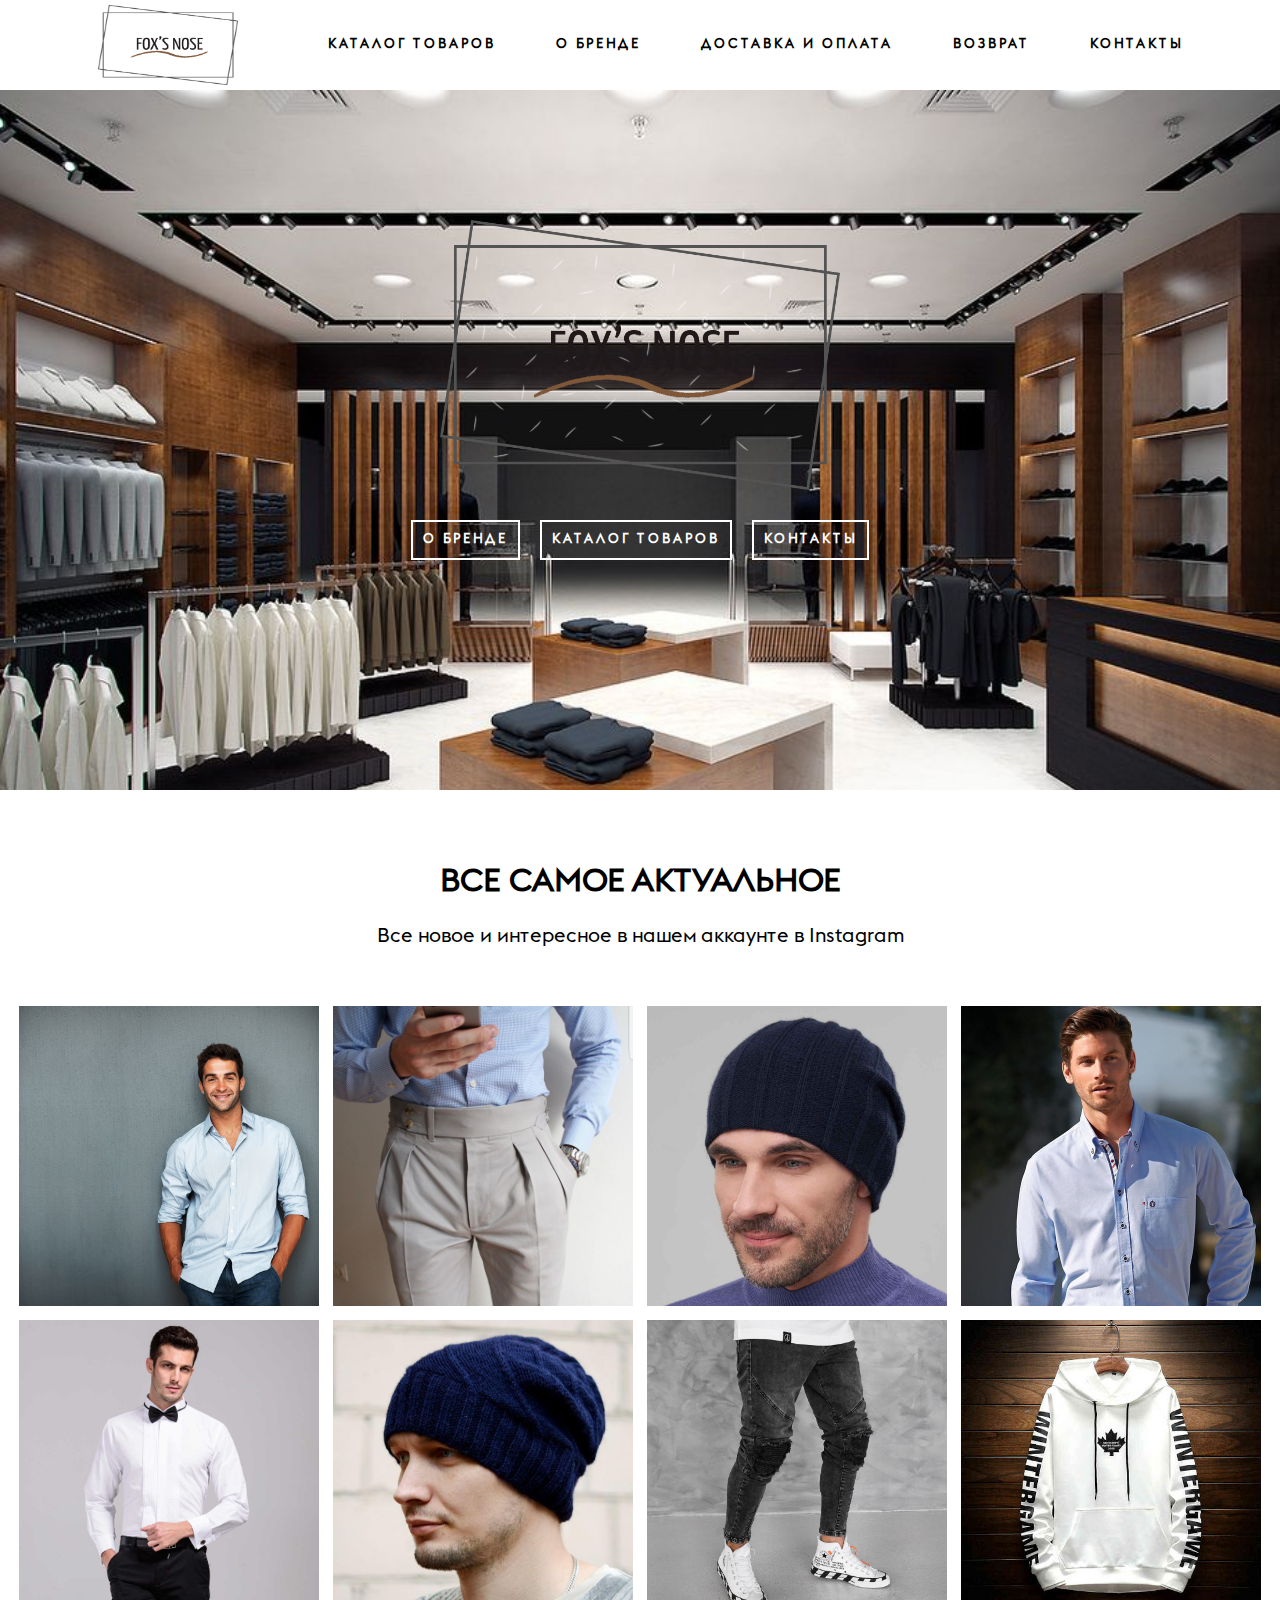
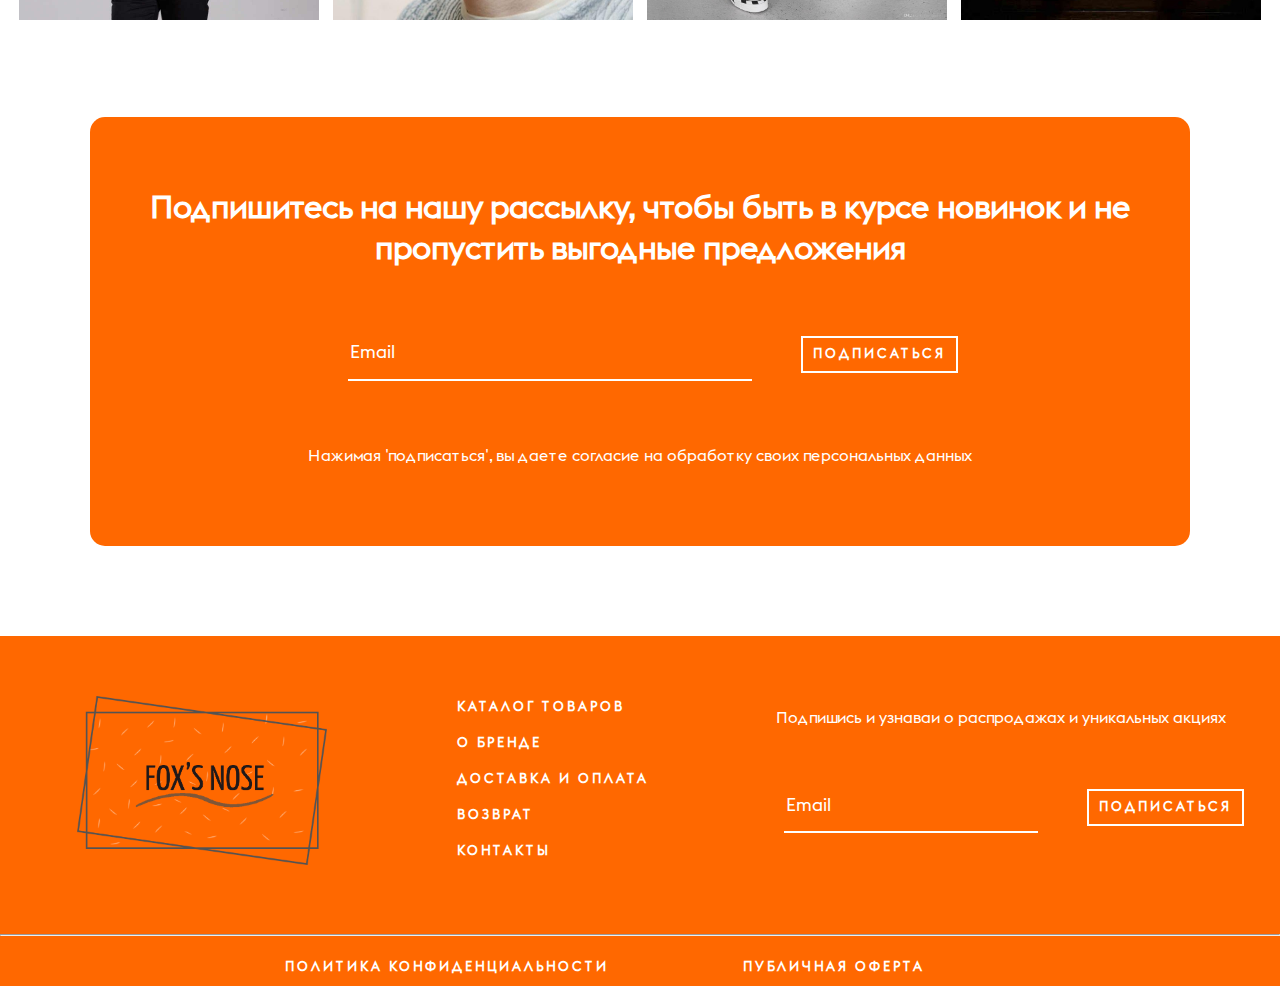
==== index.html @ b3cc8e45 "Add files via upload" ====
<!DOCTYPE html>

<html lang="ru">

    <head>
        <meta charset="UTF-8">
        <meta name="viewport" content="width=device-width, initial-scale=1.0">
        <meta name="viewport" content="width = device-width, initial-scale = 1">
        <meta name="description" content="Это просто тестовове описание для проверки">
        <meta name="keywords" content="Test, Site, Просто слова">

        <link rel="shortcut icon" type="image x-icon" href="Img/ico.ico"> <!-- Подключение иконки -->
        <!-- Подключение Иконочного шрифта -->
        <link rel="stylesheet" href="https://pro.fontawesome.com/releases/v5.10.0/css/all.css">
        <!-- Подключение jQuery -->
        <script src="https://ajax.googleapis.com/ajax/libs/jquery/3.5.1/jquery.min.js"></script> 
        <link rel="stylesheet" href="Style.css">

        <title>Главная</title>
    </head>

    <body>
        <div class="screen">
            <div class="wrapper">
                <div class="menu">
                    <a href="" class="menu-btn"><span></span></a>
                    <nav class="menu-list">
                    <!-- Разкоментируй строчку ниже, чтобы появился значок стрелочки вниз, если будешь делать выпадающее меню (Для Бокового меню) -->
                    <a href="Shop.html">Каталог Товаров <!-- <i class="fas fa-sort-down"></i> --></a>
                    <a href="About.html">О Бренде</a>
                    <a href="DelAndPay.html">Доставка и Оплата</a>
                    <a href="Return.html">Возврат</a>
                    <a href="Contacts.html">Контакты</a>
                    </nav>
                </div>
                <div class="content cont">
                    <nav class="header">
                        <a href="Index.html"><img src="/Img/logo.png"></a>
                        <!-- Аналогично и для меню для ПК -->
                        <a href="Shop.html">Каталог Товаров<!-- <i class="fas fa-sort-down"></i> --></a>
                        <a href="About.html">О Бренде</a>
                        <a href="DelAndPay.html">Доставка и Оплата</a>
                        <a href="Return.html">Возврат</a>
                        <a href="Contacts.html">Контакты</a>
                    </nav>
                    <div class="largeimg">
                        <img src="/Img/logo.png">
                        <div class="btn">
                            <a href="About.html">О Бренде</a>
                            <a href="Shop.html">Каталог Товаров</a>
                            <a href="Contacts.html">Контакты</a>
                        </div>
                    </div>
                    <div class="act">
                        <h1>ВСЕ САМОЕ АКТУАЛЬНОЕ</h1>
                        <p>Все новое и интересное в нашем аккаунте в Instagram</p>
                    </div>
                    <div class="cards">
                        <div class="card">
                            <img src="Img/1.jpg">
                            <p>Стильные рубашки для повседневной работы. Украшение для каждого мужчины!<br><br>Подробнее:<br><a href="/"><i
                                        class="fab fa-instagram"></i></a></p>
                        </div>
                        <div class="card">
                            <img src="Img/3.jpg">
                            <p>Модные брюки всегда были эталоном элегантности для всех мужчин! <br><br>Подробнее:<br><a href="/"><i
                                        class="fab fa-instagram"></i></a></p>
                        </div>
                        <div class="card">
                            <img src="Img/6.jpg">
                            <p>Современные шапки на любой вкус и цвет. Огромный и не простой выбор для каждого...<br><br>Подробнее:<br><a
                                    href="/"><i class="fab fa-instagram"></i></a></p>
                        </div>
                        <div class="card">
                            <img src="Img/8.jpg">
                            <p>Стильные рубашки для повседневной работы. Украшение для каждого мужчины!<br><br>Подробнее:<br><a href="/"><i
                                        class="fab fa-instagram"></i></a></p>
                        </div>
                        <div class="card">
                            <img src="Img/2.jpg">
                            <p>Стильные рубашки для повседневной работы. Украшение для каждого мужчины!<br><br>Подробнее:<br><a href="/"><i
                                        class="fab fa-instagram"></i></a></p>
                        </div>
                        <div class="card">
                            <img src="Img/7.jpg">
                            <p>Современные шапки на любой вкус и цвет. Огромный и не простой выбор для каждого...<br><br>Подробнее:<br><a
                                    href="/"><i class="fab fa-instagram"></i></a></p>
                        </div>
                        <div class="card">
                            <img src="Img/4.jpg">
                            <p>Удобные и не броские, джинсы и по сей день остаются самыми актуальными. Выбери свои! <br><br>Подробнее:<br><a
                                    href="/"><i class="fab fa-instagram"></i></a></p>
                        </div>
                        <div class="card">
                            <img src="Img/5.jpg">
                            <p>Самые красивые и плотные толстовки. Созданы для максимального комфорта!<br><br>Подробнее:<br><a href="/"><i
                                        class="fab fa-instagram"></i></a></p>
                        </div>
                    </div>
                    <div class="follow-section">
                        <div class="follow">
                            <h1>Подпишитесь на нашу рассылку, чтобы быть в курсе новинок и не пропустить выгодные предложения</h1>
                            <input type="email" placeholder="Email">
                            <a href="#"> Подписаться</a>
                            <p>Нажимая 'подписаться', вы даете согласие на обработку своих персональных данных</p>
                        </div>
                    </div>
                    </div>
                    <footer class="footer">
                        <div class="logo-foot"><img src="Img/logo.png"></div>
                        <div class="list">
                            <a href="Shop.html">Каталог Товаров</a><br>
                            <a href="About.html">О Бренде</a><br>
                            <a href="DelAndPay.html">Доставка и Оплата</a><br>
                            <a href="Return.html">Возврат</a><br>
                            <a href="Contacts.html">Контакты</a>
                        </div>
                        <div class="follow-foot">
                            <p>Подпишись и узнавай о распродажах и уникальных акциях</p>
                            <div>
                                <input type="email" placeholder="Email">
                                <a href="#"> Подписаться</a>
                            </div>
                        </div>
                        <hr>
                        <div class="off">
                            <a>Политика конфиденциальности</a>
                            <a>Публичная оферта</a>
                        </div>
                    </footer>
                </div>
            </div>
        </div>
        <script src="Main.js"></script>
    </body>

</html>
---- Style.css ----
/*
    Сводка почти всех присутствующих классов:
    - .screen и .wrapper можешь не трогать. Они отвечают для работу бокового меню, +, воозможно, заработает прибивка футера, можно будет пробовать.
    - .header, как ты понимаешь, содержит все стили для шапки сайта для Компьютерного вида, без бокового меню.

    - .menu, .menu-activ, .content, .cont и .menu-btnб отвечают за анимацию кнопки и выдвижение меню, в тоерии не важно, лучше не меняй. чтобы ничего не сломалось... Класс menu-btn - отрисовка анимации самой кнопки.
    - .menu-list содержит стили для ссылок в боковом меню.

    - .largeimg отвечает за большую картинку на главной странице. Теперь немного сложностей, советую поменять названия:
        - Класс .lg отвечает за большую картинку на странице "О Бренде".
        - Класс .lgdap отвечает за большую картинку на странице "Доставка и Оплата" 9по сокращениям).
        - Класс .lgret отвечает за большую картинку на странице "Возврат".
        - Класс .lgcont отвечает за большую картинку на странице "Контакты".
    - Класс .btn отвечает за 3 кнопки, которые находятся на этой большой картинке на главной странице.

    - Классы .products и .product отвечают за стили карточек на странице "Каталог Издений".
    - Класс .inf отвечает за стили для кнопки "Купить" и про цену.
    - .act содержит блок с 2-мя строчками про то, чтобы подписывались в инстгарам и т.д.
    - Классы .cards и .card отвечают за те 8 карточек на главной странице. .cards для всех карточек, а .card для каждой отдельно.
    - .follow-section просто родительский класс, его можешть не менять.
    - .follow содержит стили для раздела, где можно реализуется подписка на рассылку.

    - Класс .ab отвечает за стили текста на страницах от "О Бренде" до "Контакты".
    - .pp не трогай, он содержит в себе стили для создания 3-х блоков на странице с оплатой.

    - Класс .footer, логично, содержит стили для подвала страницы, если хочешь что-то поменять, то меняй лучше вложенные в него блоки, сам класс footer является родительским.
    - .logo-foot, .list и .follow-foot отвечают за содержимое футера.
        - .logo-foot за стили логотипа.
        - .list за ссылки.
        - .follow-foot за окно "подписаться", но уже в футере.
    - Класс .off отвечает за стили 2-х ссылок в самом низу страницы, где про конфиденциальнсть и оферту.
*/

/* Подключаю скаченные шрифты */
@font-face {
    font-family: "Euclid Flex Trial";
    src: url(Fonts/Euclid-Flex-Trial.ttf);
}

body, html {
    margin: 0; padding: 0;
    box-sizing: border-box; /* Корректная отрисовка границ */
    width: 100%; height: 100%;
    font-family: "Euclid Flex Trial", sans-serif;
}

/* Стили для иконочного шрифта */
i {
    vertical-align: middle;
    margin-bottom: 8px;
}

a {
    text-decoration: none;
    margin: 0 30px 0 30px;
    font-weight: bold;
    color: #000;
    letter-spacing: 3px;
    font-size: small;
    /* Тут задаётся плавность анимация для ссылок и кнопок. */
    transition: all 500ms cubic-bezier(0.785, 0.135, 0.150, 0.860); /* При наведении */
    transition-timing-function: cubic-bezier(0.785, 0.135, 0.150, 0.860); /* При отведении курсора */
}

a:hover {
    color: #FF6800;
}

/* Скрытваю изначально Боковое меню */
.menu {
    display: none;
}

/*  Адаптивность для Планшетов*/
@media (max-width: 1239px) {

    .wrapper {
        position: relative;
        overflow-x: hidden;
    }

    /* откоючаю отображение меню для ПК */
    .header {
        display: none !important;
    }

    .largeimg {
        height: 100vh !important;
    }

    /* Тут содержатся стили для бокового меню, можешь поменять цвета и т.д. */
    .menu {
        position: fixed;
        right: 0;top: 0;
        z-index: 9;
        width: 40%;
        height: 100vh;
        display: flex; /* для всего сайта использлвал адаптивную технологию Flexbox */
        align-items: center; /* Центрирование по ширине */
        justify-content: center; /* Центрирование по высоте (или наоборот) */
        background-color: #fff;
        transition: 0.5s; /* Время, за которое появляется Боковое меню */
        transform: translateX(100%);
    }

    /* Анимация меню */
    .menu-active {
        transform: translateX(0%);
    }

    /* Стили для ссылок в боковом меню */
    .menu-list {
        display: flex;
        justify-content: space-around;

        height: 50%;
        flex-direction: column;
    }

    .menu-list a {
        text-decoration: none; /* Отключение подчёркивания у ссылок */
        text-transform: uppercase; /* Стиль, чтобы все буквы были заглавными */
    }

    /* Тут просходит отрисовка самой кнопкиБ можешь поменять форму, убрать тени, переместить её куда угодно */
    .menu-btn {
        width: 50px; /* Размер кнопки */
        height: 50px;
        background-color: rgb(255, 255, 255); /* Цвет фона */
        position: absolute; /* Абсолютное позиционирование говорит, что объект не зависит от блока и может перемещаться по всему экрану */
        border-radius: 50%;
        left: -100px; /* Положение в замисимости от бового меню */
        top: 10px;
        box-shadow: 0 0px 17px 0.5px black;
    }

    /* Отрисовка линий на самой кнопки с помощью псевдоэлементов*/
    .menu-btn span,
    .menu-btn span::before,
    .menu-btn span::after {
        position: absolute;
        top: 50%; margin-top: -1px;
        left: 50%; margin-left: -10px;
        width: 20px;
        height: 2px;
        background-color: #222;
    }

    .menu-btn span::before,
    .menu-btn span::after {
        content: '';
        display: block;
        transition: 0.5s;
    }

    /* Добавление анимаций при нажатии */
    .menu-btn span::before {transform: translateY(-5px);}
    .menu-btn span::after {transform: translateY(5px);}

    .menu-btn-active span:before {transform: rotate(-45deg);}
    .menu-btn-active span:after {transform: rotate(45deg);}
    .menu-btn-active span {height: 0px;}

    .content {
        transition: 0.5s;
        position: relative;
        z-index: 0;
    }

    /* Фильтр, котоый должен засветлять весь контент. когда меню открыто, но он не работает по непонятной причине */
    .content-active {filter: opacity(50%);}

    /* Занимаемая площать при выдвижении меню в процентах от ширины экрана */
    .content-active {transform: translateX(30%);}

    footer {
        height: 500px !important;
    }

    .off a{
        margin: 10px 40px 0 0 !important;
        display: flex !important;
        justify-content: center !important;
        text-align: center !important;
    }
}

/* Адаптивность для Телефонов */
@media (max-width: 720px) {

    .largeimg {
        flex-direction: column !important;
        height: 100vh !important; /* Картинка будет на высоту всего экрана */
    }

    .largeimg img {
        width: 300px !important;
    }

    .btn {
        flex-direction: column !important;
        margin: 5px !important;
    }

    .act {
        display: flex;
        text-align: center;
    }

    .follow-section {
        margin: 0 !important;
        width: 100% !important;
        font-size: smaller !important;
    }

    /* Стили для поля ввода */
    .follow input, .follow-foot input {
        width: 300px !important;
        margin: 15px !important;
        height: 20px !important;
        border-bottom: 2px solid #fff;
        background-color: transparent;
        border-top: none; border-left: none; border-right: none;
        font-family: "Euclid Flex Trial", sans-serif;
        font-size: small !important;
        outline: none;
        color: #fff;
    }

    .menu {
        width: 50% !important; /*  Тут можешь указать сколько будет занимать ширина Бокового меню для телефонов */
    }

    /* Классы ниже лушче не трогать, долго репетировал, там всё как надо... */
    footer {
        width: 100% !important;
        height: 750px !important;
        flex-direction: column !important;
        align-items: center !important;
    }

    .logo-foot img {
        width: 100% !important;
        width: 250px !important;
        height: auto;
        margin-right: 0px !important;
    }

    .list a {
        color: #fff;
        text-align: center !important;
        margin-left: 50px;
    }

    .follow-foot {
        flex-direction: column;
        text-align: center !important;
        margin: 30px 0 30px 0 !important;
        align-items: center !important;
        justify-content: center !important;
        width: 100%;
        margin-right: 50px !important;
    }

    .follow-foot input {
        width: 300px !important;
        align-items: center !important;
    }
    
    .list {
        margin-bottom: 10px;
    }

    hr {
        width: 100% !important;
        margin-right: 50px !important;
    }

    .off a {

        margin: 10px 40px 10px 0 !important;
        display: flex !important;
        justify-content: center !important;
    }
}

/* Стили для шапки сайта */
.header {
    width: 100%;
    height: 90px;
    background-color: #fff;
    text-transform: uppercase;
    display: flex;
    flex-direction: row; /* Все объекты будут расположены в строчку */
    justify-content: center;
    align-items: center;
}

/* Стили для Логотипа на шапке */
.header img {
    margin-right: 30px;
    width: 140px;
    height: 80px;
    display: flex;
}

/* Тут идут стили для всех больших каринок на всех стрницах */
.largeimg {
    width: 100%;
    height: 700px; /* Высота картинки */
    display: flex;
    align-items: center;
    flex-direction: column; /* Все объекты будут расположены в столбик */
    margin: 0;
    flex-wrap: wrap;
    background: url('/Img/ls.main.jpg'); /* Меняй картинку тут, указав новое название и путь */
    background-size: cover; /* Это свойсто будет централизировать картинку, то есть, брать фокус на центре */
}

/* Стили для Большой картинки на странице "О Бренде" */
.lg {
    width: 100%;
    height: 700px;
    background: url('/Img/ls.shop.jpg');
    background-size: cover;
}

/* Стили для Большой картинки на странице "Доставка и Оплата" */
.lgdap {
    width: 100%;
    height: 700px;
    background: url('/Img/ls.dnp.jpg');
    background-size: cover;
}

/* Стили для Большой картинки на странице "Возврат" */
.lgret {
    width: 100%;
    height: 700px;
    background: url('/Img/ls.return.jpeg');
    background-size: cover;
}

/* Стили для Большой картинки на странице "Контакты" */
.lgcont {
    width: 100%;
    height: 700px;
    background: url('/Img/ls.contacts.jpg');
    background-size: cover;
}

/* Тут стили для Лого на большой картинге на Главной странице */
.largeimg img {
    margin-top: 130px;
    width: 400px;
    height: auto;
    z-index: 1;
}

/* А тут для 3-х кнопок */
.btn {
    display: flex;
    flex-direction: row;
}

/* Стили для ссылок в разных классах */
.btn a, .follow a, .follow-foot a {
    margin: 30px 10px 30px 10px;
    background-color: transparent;
    border: 2px solid white;
    padding: 10px;
    color: #fff;
    text-transform: uppercase;
}

/* Стили для ссылок и текста на остальных страницах */
.a {
    margin: 10px 10px 10px 10px;
    background-color: transparent;
    border: 2px solid #FF6800;
    padding: 10px;
    color: #FF6800;
    text-transform: uppercase;
    margin-left: 30px;
}

.ab {
    width: 70%;
    margin: 50px 0 50px 15%;
    display: flex;
    justify-content: center;
    text-align: center;
    align-items: center;
    flex-direction: column;
}

.pp {
    display: flex;
    justify-content: center;
    text-align: center;
    align-items: center;
    flex-direction: row;
    flex-wrap: wrap;
}

.pp p {
    margin: 20px;
}

.ab h1 {
    margin: 0;
}


.inf a:hover {
    background-color: #FF6800;
    color: #fff;
}

.largeimg a:hover, .follow a:hover, .follow-foot a:hover {
    background-color: #fff;
    color: #FF6800;
}

/* Стили для Карточек на страице "Кталог Изделий" */
.products {
    display: flex;
    justify-content: center;
    align-items: center;
    flex-wrap: wrap; /* Автоматический перенос контента */
    margin: 50px 0 50px 0;
}

.product {
    width: 250px;
    border: 1px solid black;
    margin: 10px 10px 10px 10px;
    padding: 20px;
    display: flex;
    justify-content: center;
    align-items: center;
    flex-direction: column;
    text-align: center;
}

/* Доп. стиль для указание Цены и Кнопки купить */
.inf {
    display: flex;
    justify-content: center;
    align-items: center;
    flex-direction: row;
}

.product img {
    width: 250px;
    height: auto;
}

.act {
    display: flex;
    justify-content: center;
    align-items: center;
    flex-direction: column;
    margin: 50px;
}

.act p {
    margin: 0;
    font-size: 20px;
}

.cards {
    display: flex;
    justify-content: center;
    align-items: baseline;
    flex-wrap: wrap;
}

.card {
    z-index: 3;
    height: 300px;
    height: auto;
    margin: 7px;
    transition: 0.5s; /* Время, за которое отрисовываются анимации на картах на главной странице */
    color: #fff;
    display: inline-flex;
    justify-content: center;
    align-items: center;
    text-align: center;
    position: relative;
}

.card img {
    width: 300px; /* Размер карточек */
    height: 300px;
    z-index: 0;
}

.card p {
    position: absolute;
    transition: 0.5s; /* Время затемнения */
    transform: translateY(50px);
    opacity: 0;
    z-index: 4;
    margin: 30px;
    color: #fff;
}

/* Ниже куча классов для псевдо элементов для отрисовки линий на картах */
.card:before {
    content: '';
    position: absolute;
    top: 5%;
    right: 5%;
    bottom: 5%;
    left: 5%;
    border-top: solid 3px;
    border-bottom: solid 3px;
    transition: 0.5s; /* Время отрисовки Боковых линий */
    transform: scaleX(0);
}

.card:after {
    content: '';
    position: absolute;
    top: 5%;
    right: 5%;
    bottom: 5%;
    left: 5%;
    border-left: solid 3px;
    border-right: solid 3px;
    transition: 0.5s; /* Время отрисовки линий сверху и снизу */
    transform: scaleY(0);
}

.card:hover:before {
    transform: scaleX(1);
    z-index: 3;
}

.card:hover:after {
    transform: scale(1);
    z-index: 3;
}

.card:hover p {
    transform: translateY(0px);
    opacity: 1;
}

.card:hover img {
    z-index: 0;
    filter: brightness(50%)
}

.card i {
    margin: 10px;
    color: #fff;
    font-size: 1.5em;
}

/* Стили для раздела с подпиской */
.follow-section {
    display: flex;
    justify-content: center;
    align-items: center;
    flex-wrap: wrap;
    margin: 50px;
    text-align: center;
    color: #fff;
}

/* Все изменения для секции с подпиской меняй тут */
.follow {
    padding: 50px;
    background-color: #FF6800;
    border-radius: 15px;
    margin: 40px;
}

/* Стили для поля ввода */
.follow input, .follow-foot input {
    width: 400px;
    margin: 35px;
    height: 50px;
    border-bottom: 2px solid #fff;
    background-color: transparent;
    border-top: none; border-left: none; border-right: none;
    font-family: "Euclid Flex Trial", sans-serif;
    font-size: large;
    outline: none;
    color: #fff;
}

.follow p {
    margin: 30px;
}

.follow-foot input {
    width: 250px;
}

/* Стили для подсказки в поле */
input::placeholder {
    color: #fff;
}

/* Скрытие подсказки при нажаии на поле */
input:focus::placeholder {
    visibility: hidden;
}

/* Стили для футера */
.footer {
    width: 100%;
    height: 350px;
    background-color: #FF6800;
    display: flex;
    justify-content: center;
    align-items: center;
    flex-wrap: wrap;
}

/* Стили для логотипа в футере */
.logo-foot {
    display: flex;
    justify-content: center;
    align-items: center;
}

.logo-foot img {
    width: 250px !important;
    height: auto;
    margin-right: 100px !important;
}

/* Стили для ссылок в футере */
.list {
    display: flex;
    justify-content: flex-start;
    flex-direction: column;
}

.list a, footer a {
    color: #fff;
    margin-right: 100px;
    text-transform: uppercase;
}

.footer img {
    width: 60%;
    margin: 50px;
}

.follow-foot {
    color: #fff;
    display: flex;
    justify-content: center;
    align-items: center;
    flex-direction: column;
}

.list a:hover, footer a:hover {
    color: rgb(0, 0, 0);
}

/* Стили для горизонтального разделителя */
hr {
    width: 100%;
    margin: 0;
}
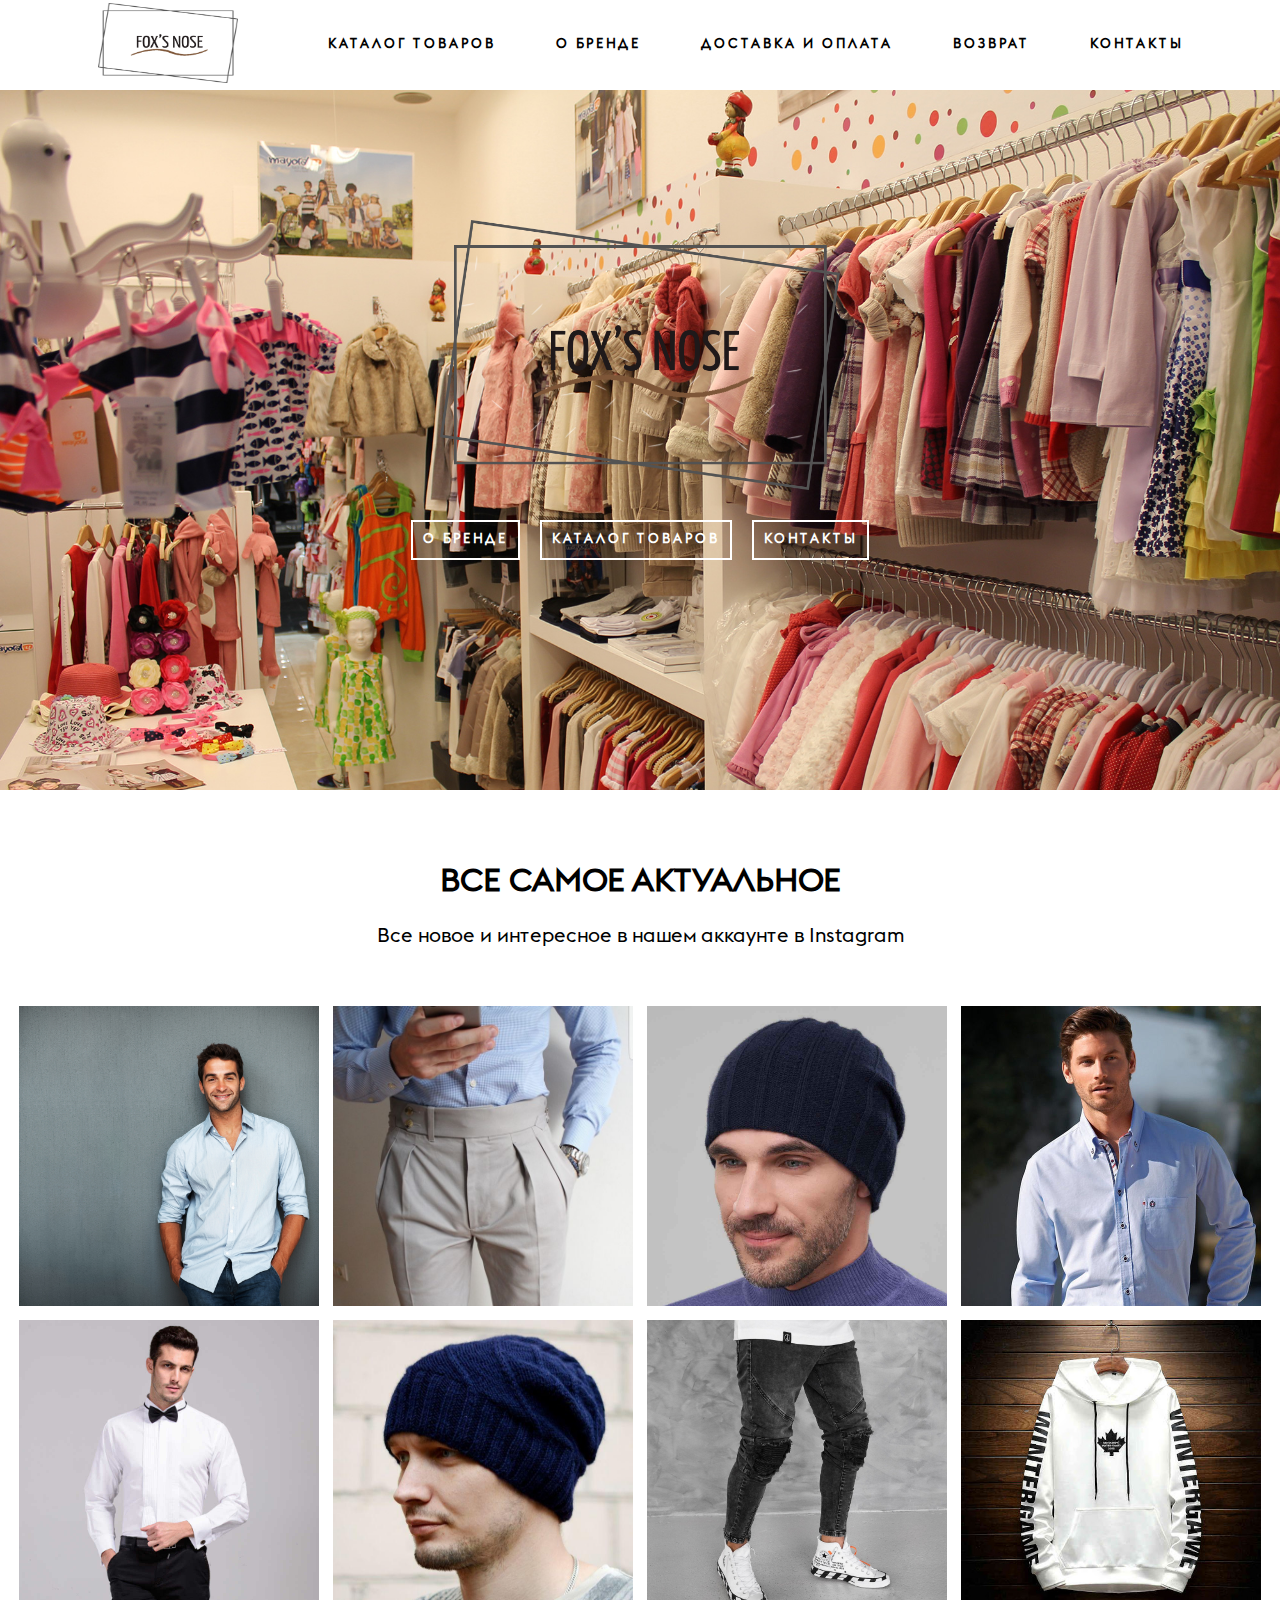
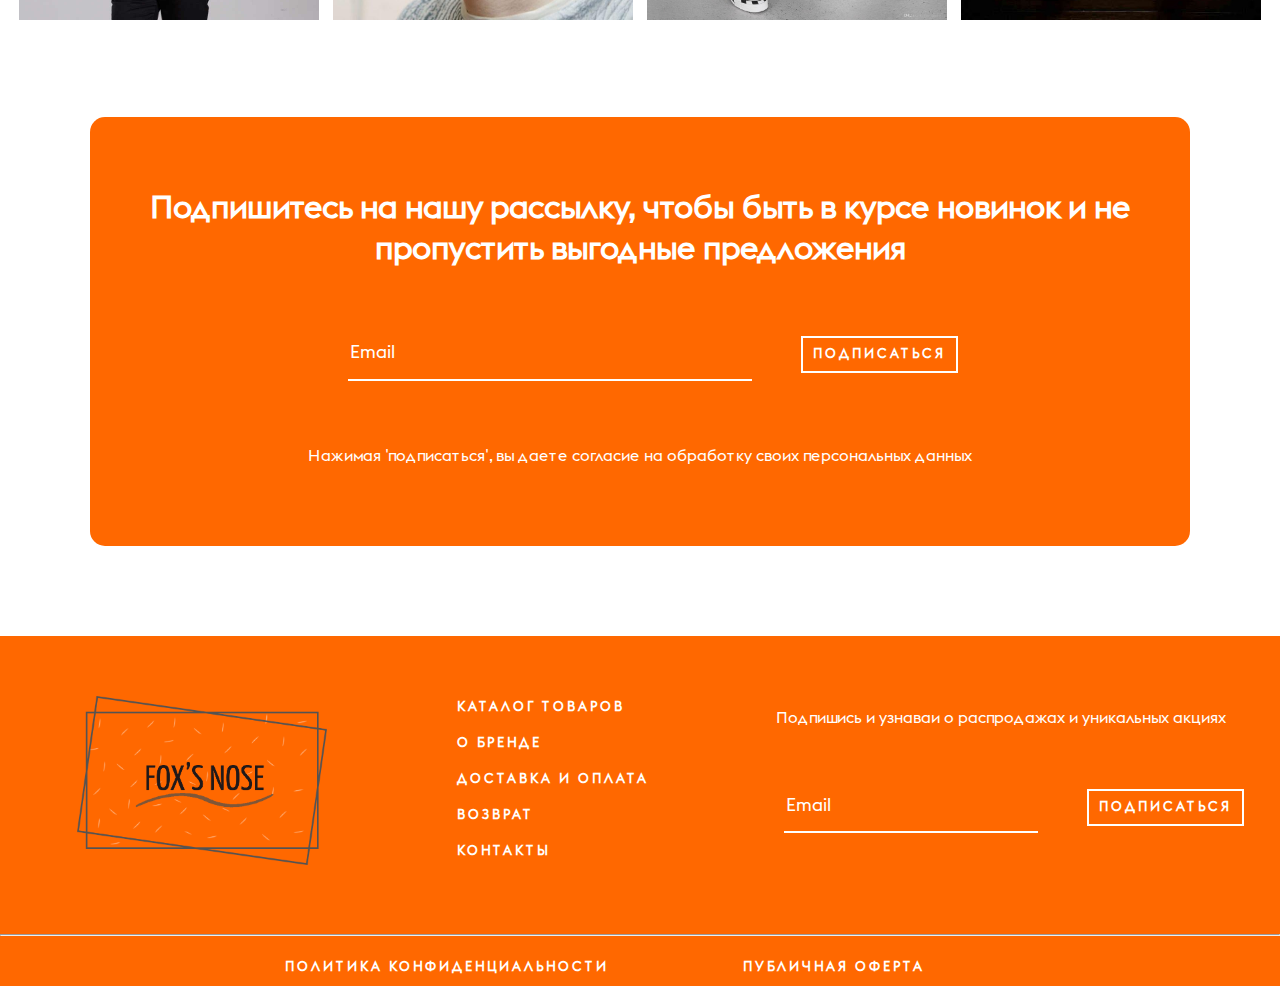
==== commit 348f850e: "Add files via upload" ====
--- a/index.html
+++ b/index.html
@@ -20,31 +20,29 @@
     </head>
 
     <body>
-        <div class="screen">
-            <div class="wrapper">
-                <div class="menu">
-                    <a href="" class="menu-btn"><span></span></a>
-                    <nav class="menu-list">
-                    <!-- Разкоментируй строчку ниже, чтобы появился значок стрелочки вниз, если будешь делать выпадающее меню (Для Бокового меню) -->
-                    <a href="Shop.html">Каталог Товаров <!-- <i class="fas fa-sort-down"></i> --></a>
+        <div class="screen"> <!--Чтобы привязать футер к низу-->
+            <div class="wrapper"> <!--Обертка для адаптивности мобильной версии-->
+                <div class="menu"> <!--Для того чтобы работало боковое меню мобильное-->
+                    <a href="" class="menu-btn"><span></span></a> <!--Кнопка в меню где 3 линии-->
+                    <nav class="menu-list"> <!--Само меню-->
+                    <a href="Shop.html">Каталог Товаров<!--<i class="fas fa-sort-down"></i>--></a><!--Стрелочка вняз для выпадающего меня--> 
                     <a href="About.html">О Бренде</a>
                     <a href="DelAndPay.html">Доставка и Оплата</a>
                     <a href="Return.html">Возврат</a>
                     <a href="Contacts.html">Контакты</a>
                     </nav>
                 </div>
-                <div class="content cont">
+                <div class="content cont"> <!--Обертка для адаптивности верии ПК-->
                     <nav class="header">
-                        <a href="Index.html"><img src="/Img/logo.png"></a>
-                        <!-- Аналогично и для меню для ПК -->
-                        <a href="Shop.html">Каталог Товаров<!-- <i class="fas fa-sort-down"></i> --></a>
+                        <a href="index.html"><img src="Img/logo.png"></a>
+                        <a href="Shop.html">Каталог Товаров<!--<i class="fas fa-sort-down"></i>--></a><!--Стрелочка вняз для выпадающего меня--> 
                         <a href="About.html">О Бренде</a>
                         <a href="DelAndPay.html">Доставка и Оплата</a>
                         <a href="Return.html">Возврат</a>
                         <a href="Contacts.html">Контакты</a>
                     </nav>
-                    <div class="largeimg">
-                        <img src="/Img/logo.png">
+                    <div class="largeimg"> <!--Большая картинка-->
+                        <img src="Img/logo.png">
                         <div class="btn">
                             <a href="About.html">О Бренде</a>
                             <a href="Shop.html">Каталог Товаров</a>
@@ -55,49 +53,49 @@
                         <h1>ВСЕ САМОЕ АКТУАЛЬНОЕ</h1>
                         <p>Все новое и интересное в нашем аккаунте в Instagram</p>
                     </div>
-                    <div class="cards">
+                    <div class="cards"> <!--Родительский блок для вложенных  элементов-->
                         <div class="card">
                             <img src="Img/1.jpg">
-                            <p>Стильные рубашки для повседневной работы. Украшение для каждого мужчины!<br><br>Подробнее:<br><a href="/"><i
+                            <p>Стильные рубашки для повседневной работы. Украшение для каждого мужчины!<br><br>Подробнее:<br><a href="https://www.instagram.com/darkers1de/"><i
                                         class="fab fa-instagram"></i></a></p>
                         </div>
                         <div class="card">
                             <img src="Img/3.jpg">
-                            <p>Модные брюки всегда были эталоном элегантности для всех мужчин! <br><br>Подробнее:<br><a href="/"><i
+                            <p>Модные брюки всегда были эталоном элегантности для всех мужчин!<br><br>Подробнее:<br><a href="https://www.instagram.com/darkers1de/"><i
                                         class="fab fa-instagram"></i></a></p>
                         </div>
                         <div class="card">
                             <img src="Img/6.jpg">
                             <p>Современные шапки на любой вкус и цвет. Огромный и не простой выбор для каждого...<br><br>Подробнее:<br><a
-                                    href="/"><i class="fab fa-instagram"></i></a></p>
+                                    href="https://www.instagram.com/darkers1de/"><i class="fab fa-instagram"></i></a></p>
                         </div>
                         <div class="card">
                             <img src="Img/8.jpg">
-                            <p>Стильные рубашки для повседневной работы. Украшение для каждого мужчины!<br><br>Подробнее:<br><a href="/"><i
+                            <p>Стильные рубашки для повседневной работы. Украшение для каждого мужчины!<br><br>Подробнее:<br><a href="https://www.instagram.com/darkers1de/"><i
                                         class="fab fa-instagram"></i></a></p>
                         </div>
                         <div class="card">
                             <img src="Img/2.jpg">
-                            <p>Стильные рубашки для повседневной работы. Украшение для каждого мужчины!<br><br>Подробнее:<br><a href="/"><i
+                            <p>Стильные рубашки для повседневной работы. Украшение для каждого мужчины!<br><br>Подробнее:<br><a href="https://www.instagram.com/darkers1de/"><i
                                         class="fab fa-instagram"></i></a></p>
                         </div>
                         <div class="card">
                             <img src="Img/7.jpg">
                             <p>Современные шапки на любой вкус и цвет. Огромный и не простой выбор для каждого...<br><br>Подробнее:<br><a
-                                    href="/"><i class="fab fa-instagram"></i></a></p>
+                                    href="https://www.instagram.com/darkers1de/"><i class="fab fa-instagram"></i></a></p>
                         </div>
                         <div class="card">
                             <img src="Img/4.jpg">
                             <p>Удобные и не броские, джинсы и по сей день остаются самыми актуальными. Выбери свои! <br><br>Подробнее:<br><a
-                                    href="/"><i class="fab fa-instagram"></i></a></p>
+                                    href="https://www.instagram.com/darkers1de/"><i class="fab fa-instagram"></i></a></p>
                         </div>
                         <div class="card">
                             <img src="Img/5.jpg">
-                            <p>Самые красивые и плотные толстовки. Созданы для максимального комфорта!<br><br>Подробнее:<br><a href="/"><i
+                            <p>Самые красивые и плотные толстовки. Созданы для максимального комфорта!<br><br>Подробнее:<br><a href="https://www.instagram.com/darkers1de/"><i
                                         class="fab fa-instagram"></i></a></p>
                         </div>
                     </div>
-                    <div class="follow-section">
+                    <div class="follow-section"> <!--Блок для рассылки-->
                         <div class="follow">
                             <h1>Подпишитесь на нашу рассылку, чтобы быть в курсе новинок и не пропустить выгодные предложения</h1>
                             <input type="email" placeholder="Email">
--- a/Style.css
+++ b/Style.css
@@ -32,7 +32,7 @@
 */
 
 /* Подключаю скаченные шрифты */
-@font-face {
+@font-face { 
     font-family: "Euclid Flex Trial";
     src: url(Fonts/Euclid-Flex-Trial.ttf);
 }
@@ -52,11 +52,11 @@
 
 a {
     text-decoration: none;
-    margin: 0 30px 0 30px;
-    font-weight: bold;
+    margin: 0 30px 0 30px; /* Стили справа и слева */
+    font-weight: bold; /* Жирный шрифт */
     color: #000;
-    letter-spacing: 3px;
-    font-size: small;
+    letter-spacing: 3px; /* Отсупы между буквами */
+    font-size: small; /* размер шрифта */
     /* Тут задаётся плавность анимация для ссылок и кнопок. */
     transition: all 500ms cubic-bezier(0.785, 0.135, 0.150, 0.860); /* При наведении */
     transition-timing-function: cubic-bezier(0.785, 0.135, 0.150, 0.860); /* При отведении курсора */
@@ -75,46 +75,46 @@
 @media (max-width: 1239px) {
 
     .wrapper {
-        position: relative;
-        overflow-x: hidden;
+        position: relative; /* Позиционарование для бокового меню */
+        overflow-x: hidden; /* Отключение горизонтального скролла */
     }
 
     /* откоючаю отображение меню для ПК */
     .header {
-        display: none !important;
+        display: none !important; /* Скрытие меню для ПК */
     }
 
     .largeimg {
-        height: 100vh !important;
-    }
-
-    /* Тут содержатся стили для бокового меню, можешь поменять цвета и т.д. */
+        height: 100vh !important; /* Для отображения картинки на высоту всего экрана */
+    }
+
+    /* Тут содержатся стили для бокового меню */
     .menu {
-        position: fixed;
-        right: 0;top: 0;
-        z-index: 9;
-        width: 40%;
-        height: 100vh;
+        position: fixed; /* Фиксированный бок, чтобы при скроллинге и т.п. не менялся */
+        right: 0;top: 0; /* Для того, чтобы кнопка была прибита к правому верхнему углу  */
+        z-index: 9; /* Для того чтобы кнопка была поверх всего контента */
+        width: 40%; /* При нажатии на кнопку открывается меню на 40% */
+        height: 100vh; /* Чтобы высота была на 100% дисплея */
         display: flex; /* для всего сайта использлвал адаптивную технологию Flexbox */
         align-items: center; /* Центрирование по ширине */
         justify-content: center; /* Центрирование по высоте (или наоборот) */
         background-color: #fff;
         transition: 0.5s; /* Время, за которое появляется Боковое меню */
-        transform: translateX(100%);
+        transform: translateX(100%); /* Берется 100% от width и перемещается по оси x  */
     }
 
     /* Анимация меню */
     .menu-active {
-        transform: translateX(0%);
+        transform: translateX(0%); /* срабатывает jquerry и меню становится видно */
     }
 
     /* Стили для ссылок в боковом меню */
     .menu-list {
         display: flex;
-        justify-content: space-around;
-
-        height: 50%;
-        flex-direction: column;
+        justify-content: space-around; /* Не работает без display flex, чтобы выравнить контент одинаковое количество отступов */
+
+        height: 50%; /* Чтобы ссылки были расположены по середине */
+        flex-direction: column; /* Контент распологается в колонну */
     }
 
     .menu-list a {
@@ -128,10 +128,10 @@
         height: 50px;
         background-color: rgb(255, 255, 255); /* Цвет фона */
         position: absolute; /* Абсолютное позиционирование говорит, что объект не зависит от блока и может перемещаться по всему экрану */
-        border-radius: 50%;
+        border-radius: 50%; /* Чтобы закруглить кнопку */
         left: -100px; /* Положение в замисимости от бового меню */
-        top: 10px;
-        box-shadow: 0 0px 17px 0.5px black;
+        top: 10px; /* Отступ кнопки сверху */
+        box-shadow: 0 0 17px 0.5px black; /* Тени */
     }
 
     /* Отрисовка линий на самой кнопки с помощью псевдоэлементов*/
@@ -144,115 +144,106 @@
         width: 20px;
         height: 2px;
         background-color: #222;
-    }
+    } /* Отрисовка полосок в кнопке */
 
     .menu-btn span::before,
     .menu-btn span::after {
         content: '';
         display: block;
         transition: 0.5s;
-    }
+    } /* Отрисовка полосок в кнопке */
 
     /* Добавление анимаций при нажатии */
-    .menu-btn span::before {transform: translateY(-5px);}
-    .menu-btn span::after {transform: translateY(5px);}
+    .menu-btn span::before {transform: translateY(-5px);} /* Поворот по оси у */
+    .menu-btn span::after {transform: translateY(5px);} /* Поворот по оси у */
 
     .menu-btn-active span:before {transform: rotate(-45deg);}
     .menu-btn-active span:after {transform: rotate(45deg);}
-    .menu-btn-active span {height: 0px;}
-
-    .content {
-        transition: 0.5s;
-        position: relative;
-        z-index: 0;
-    }
-
-    /* Фильтр, котоый должен засветлять весь контент. когда меню открыто, но он не работает по непонятной причине */
-    .content-active {filter: opacity(50%);}
+    .menu-btn-active span {height: 0px;} /* Улетает за блок */
 
     /* Занимаемая площать при выдвижении меню в процентах от ширины экрана */
     .content-active {transform: translateX(30%);}
 
     footer {
-        height: 500px !important;
-    }
-
-    .off a{
+        height: 500px !important; /* В планшетном режиме 500px */
+    }
+
+    .off a{ /* Для политики конфиденциальности и т.п., для вида по середине */
         margin: 10px 40px 0 0 !important;
         display: flex !important;
-        justify-content: center !important;
-        text-align: center !important;
+        justify-content: center !important; /* Выравнивание по центру по х */
+        text-align: center !important; /* Выравнивание по цетру по у */
     }
 }
 
 /* Адаптивность для Телефонов */
 @media (max-width: 720px) {
 
-    .largeimg {
-        flex-direction: column !important;
+    .largeimg { 
+        flex-direction: column !important; /* Чтобы кнопки и иконка были в колонне */
         height: 100vh !important; /* Картинка будет на высоту всего экрана */
     }
 
-    .largeimg img {
+    .largeimg img { /* Для логотипа который находится на большой фотке */
         width: 300px !important;
     }
 
     .btn {
-        flex-direction: column !important;
-        margin: 5px !important;
-    }
-
-    .act {
-        display: flex;
-        text-align: center;
-    }
-
-    .follow-section {
-        margin: 0 !important;
-        width: 100% !important;
-        font-size: smaller !important;
+        flex-direction: column !important; /* Чтобы кнопки были в колонне */
+        margin: 5px !important; /* Отсутпы со всех сторон 5 px между кнопками */
+    }
+    
+    .btn a {
+        display: flex; /* Чтобы активировать justify-content */
+        justify-content: center; /* Выравнивание по оси х */
+    }
+
+
+    .follow-section { 
+        margin: 0 !important; /* Отступы 0 */
+        width: 100% !important; /* На ширину всего экрана */
+        font-size: smaller !important; /* Шрифт поменьше, чтобы не вылетал за рамки */
     }
 
     /* Стили для поля ввода */
     .follow input, .follow-foot input {
-        width: 300px !important;
-        margin: 15px !important;
-        height: 20px !important;
-        border-bottom: 2px solid #fff;
-        background-color: transparent;
-        border-top: none; border-left: none; border-right: none;
-        font-family: "Euclid Flex Trial", sans-serif;
-        font-size: small !important;
-        outline: none;
+        width: 300px !important; /* Ширина поменьше */
+        margin: 15px !important; /* Отступы поменьше */
+        height: 20px !important; /* Высотка поменьше */
+        border-bottom: 2px solid #fff; /* Подчеркивание */
+        background-color: transparent; /* Прозрачность, имеет цвет заднего фона */
+        border-top: none; border-left: none; border-right: none; /* Убираю подводки с ненужных сторон */
+        font-family: "Euclid Flex Trial", sans-serif; /* подключение шрифтов */
+        font-size: small !important; /* Размер текста поменьше */
+        outline: none; /* Чтобы отключить обводку */
         color: #fff;
     }
 
     .menu {
-        width: 50% !important; /*  Тут можешь указать сколько будет занимать ширина Бокового меню для телефонов */
-    }
-
-    /* Классы ниже лушче не трогать, долго репетировал, там всё как надо... */
-    footer {
+        width: 50% !important; /* Для телефонов меню открывается ровно на пол экранов */
+    }
+
+
+    footer { /* Родительский класс для классов тех что ниже */
         width: 100% !important;
         height: 750px !important;
-        flex-direction: column !important;
-        align-items: center !important;
-    }
-
-    .logo-foot img {
-        width: 100% !important;
+        flex-direction: column !important; /* Для того, чтобы все было в колонну */
+        align-items: center !important; /* для того, чтобы все элементы были по центру */
+    }
+
+    .logo-foot img { /* Для логотипа в футере */
         width: 250px !important;
         height: auto;
         margin-right: 0px !important;
     }
 
-    .list a {
+    .list a { /* Ссылки в футере */
         color: #fff;
         text-align: center !important;
         margin-left: 50px;
     }
 
-    .follow-foot {
+    .follow-foot { /* Секция подписаться в футере */
         flex-direction: column;
         text-align: center !important;
         margin: 30px 0 30px 0 !important;
@@ -262,23 +253,23 @@
         margin-right: 50px !important;
     }
 
-    .follow-foot input {
+    .follow-foot input { /* Для красоты инпута в футере */
         width: 300px !important;
         align-items: center !important;
     }
     
-    .list {
+    .list { /* Ссылки в футере для красоты (отступ снизу) */
         margin-bottom: 10px;
     }
 
-    hr {
+    hr { /* Отделяющая полоса */
         width: 100% !important;
-        margin-right: 50px !important;
-    }
-
-    .off a {
-
-        margin: 10px 40px 10px 0 !important;
+        margin-right: 50px !important;  /* Линия почему-то улетает вправо и эта строчка кода фикс */
+    }
+
+    .off a { /* Ссылки в футере конфиденциальность и т.п.) */
+
+        margin: 10px 40px 10px 0 !important; 
         display: flex !important;
         justify-content: center !important;
     }
@@ -289,11 +280,11 @@
     width: 100%;
     height: 90px;
     background-color: #fff;
-    text-transform: uppercase;
+    text-transform: uppercase; /* Все буквы заглавные */
     display: flex;
     flex-direction: row; /* Все объекты будут расположены в строчку */
     justify-content: center;
-    align-items: center;
+    align-items: center; /* Работает для всех элементы */
 }
 
 /* Стили для Логотипа на шапке */
@@ -301,7 +292,6 @@
     margin-right: 30px;
     width: 140px;
     height: 80px;
-    display: flex;
 }
 
 /* Тут идут стили для всех больших каринок на всех стрницах */
@@ -310,10 +300,10 @@
     height: 700px; /* Высота картинки */
     display: flex;
     align-items: center;
-    flex-direction: column; /* Все объекты будут расположены в столбик */
+    flex-direction: column; /* Все объекты будут расположены в колонну */
     margin: 0;
-    flex-wrap: wrap;
-    background: url('/Img/ls.main.jpg'); /* Меняй картинку тут, указав новое название и путь */
+    flex-wrap: wrap; /* Свойстово для автоматического переноса элементов на строку ниже при изменении ширины экрана(не работает без display flex) */
+    background: url('Img/ls.main.jpg'); 
     background-size: cover; /* Это свойсто будет централизировать картинку, то есть, брать фокус на центре */
 }
 
@@ -321,32 +311,32 @@
 .lg {
     width: 100%;
     height: 700px;
-    background: url('/Img/ls.shop.jpg');
-    background-size: cover;
+    background: url('Img/ls.shop.jpg');
+    background-size: cover; /* Это свойсто будет централизировать картинку, то есть, брать фокус на центре */
 }
 
 /* Стили для Большой картинки на странице "Доставка и Оплата" */
 .lgdap {
     width: 100%;
     height: 700px;
-    background: url('/Img/ls.dnp.jpg');
-    background-size: cover;
+    background: url('Img/ls.dnp.jpg');
+    background-size: cover; /* Это свойсто будет централизировать картинку, то есть, брать фокус на центре */
 }
 
 /* Стили для Большой картинки на странице "Возврат" */
 .lgret {
     width: 100%;
     height: 700px;
-    background: url('/Img/ls.return.jpeg');
-    background-size: cover;
+    background: url('Img/ls.return.jpeg');
+    background-size: cover; /* Это свойсто будет централизировать картинку, то есть, брать фокус на центре */
 }
 
 /* Стили для Большой картинки на странице "Контакты" */
 .lgcont {
     width: 100%;
     height: 700px;
-    background: url('/Img/ls.contacts.jpg');
-    background-size: cover;
+    background: url('Img/ls.contacts.jpg');
+    background-size: cover; /* Это свойсто будет централизировать картинку, то есть, брать фокус на центре */
 }
 
 /* Тут стили для Лого на большой картинге на Главной странице */
@@ -360,17 +350,17 @@
 /* А тут для 3-х кнопок */
 .btn {
     display: flex;
-    flex-direction: row;
+    flex-direction: row; /* Чтобы кнопки размещались в строчку */
 }
 
 /* Стили для ссылок в разных классах */
 .btn a, .follow a, .follow-foot a {
     margin: 30px 10px 30px 10px;
-    background-color: transparent;
+    background-color: transparent; /* Для прозрачности фона */
     border: 2px solid white;
-    padding: 10px;
-    color: #fff;
-    text-transform: uppercase;
+    padding: 10px; /* Внуттенний отступ */
+    color: #fff;
+    text-transform: uppercase; /* Заглавные буквы */
 }
 
 /* Стили для ссылок и текста на остальных страницах */
@@ -399,25 +389,25 @@
     justify-content: center;
     text-align: center;
     align-items: center;
-    flex-direction: row;
-    flex-wrap: wrap;
+    flex-direction: row; /* Для того, чтобы элементы были в строчку */
+    flex-wrap: wrap; /* Чтобы был автоматический перенос в колонну */
 }
 
 .pp p {
-    margin: 20px;
+    margin: 20px; /* Отступ везде 20px */
 }
 
 .ab h1 {
-    margin: 0;
-}
-
-
-.inf a:hover {
+    margin: 0; /* Убрал отступы, потому что указал в ab отступы и выглядело бы неркасиво */
+}
+
+
+.inf a:hover { /* Кнопка купить в каталоге товаров */
     background-color: #FF6800;
     color: #fff;
 }
 
-.largeimg a:hover, .follow a:hover, .follow-foot a:hover {
+.largeimg a:hover, .follow a:hover, .follow-foot a:hover { /* Кнопки подписаться в футере и т.п. */
     background-color: #fff;
     color: #FF6800;
 }
@@ -431,7 +421,7 @@
     margin: 50px 0 50px 0;
 }
 
-.product {
+.product { /* Класс самого продукта (штаны и тп) */
     width: 250px;
     border: 1px solid black;
     margin: 10px 10px 10px 10px;
@@ -443,20 +433,20 @@
     text-align: center;
 }
 
-/* Доп. стиль для указание Цены и Кнопки купить */
+/* Доп. стиль для указания Цены и Кнопки купить */
 .inf {
     display: flex;
     justify-content: center;
     align-items: center;
-    flex-direction: row;
-}
-
-.product img {
+    flex-direction: row; /* Элементы в строчку */
+}
+
+.product img { /* Картинка продукта */
     width: 250px;
     height: auto;
 }
 
-.act {
+.act { /* Это текст в самом актуальном */
     display: flex;
     justify-content: center;
     align-items: center;
@@ -464,36 +454,35 @@
     margin: 50px;
 }
 
-.act p {
+.act p { /* Это текст в самом актуальном под тегом p */
     margin: 0;
     font-size: 20px;
 }
 
-.cards {
-    display: flex;
-    justify-content: center;
-    align-items: baseline;
-    flex-wrap: wrap;
+.cards { /* Родительский класс для класса card */
+    display: flex;
+    justify-content: center;
+    flex-wrap: wrap; /* Автоматический перенос на другую строку */
 }
 
 .card {
-    z-index: 3;
+    z-index: 3; /* Важность линии (по иерархии ниже текста) */
     height: 300px;
     height: auto;
     margin: 7px;
     transition: 0.5s; /* Время, за которое отрисовываются анимации на картах на главной странице */
     color: #fff;
-    display: inline-flex;
+    display: inline-flex; /* Чтобы расположить элементы в строчку */
     justify-content: center;
     align-items: center;
     text-align: center;
-    position: relative;
-}
-
-.card img {
+    position: relative; /* Позиционирование для отрисовки линий */
+}
+
+.card img { 
     width: 300px; /* Размер карточек */
     height: 300px;
-    z-index: 0;
+    z-index: 0; /* Важность картинки (ниже всех) */
 }
 
 .card p {
@@ -501,14 +490,14 @@
     transition: 0.5s; /* Время затемнения */
     transform: translateY(50px);
     opacity: 0;
-    z-index: 4;
+    z-index: 4; /* Важность текста (поверх всего) */
     margin: 30px;
     color: #fff;
 }
 
 /* Ниже куча классов для псевдо элементов для отрисовки линий на картах */
 .card:before {
-    content: '';
+    content: ''; /* Не работает без этого */
     position: absolute;
     top: 5%;
     right: 5%;
@@ -517,11 +506,11 @@
     border-top: solid 3px;
     border-bottom: solid 3px;
     transition: 0.5s; /* Время отрисовки Боковых линий */
-    transform: scaleX(0);
+    transform: scaleX(0); /* Отрисовка от центра */
 }
 
 .card:after {
-    content: '';
+    content: ''; /* Не работает без этого */
     position: absolute;
     top: 5%;
     right: 5%;
@@ -530,33 +519,33 @@
     border-left: solid 3px;
     border-right: solid 3px;
     transition: 0.5s; /* Время отрисовки линий сверху и снизу */
-    transform: scaleY(0);
-}
-
-.card:hover:before {
+    transform: scaleY(0); /* Отрисовка от центра */
+}
+
+.card:hover:before { /* отрисовка линий */
     transform: scaleX(1);
     z-index: 3;
 }
 
-.card:hover:after {
+.card:hover:after { /* отрисовка линий */
     transform: scale(1);
     z-index: 3;
 }
 
-.card:hover p {
-    transform: translateY(0px);
-    opacity: 1;
-}
-
-.card:hover img {
+.card:hover p { 
+    transform: translateY(0px); /* Возвращаем в начальное положение */
+    opacity: 1; /* Возвращаем видимость */
+}
+
+.card:hover img { 
     z-index: 0;
-    filter: brightness(50%)
-}
-
-.card i {
+    filter: brightness(50%) /* Затемняется на 50% */
+}
+
+.card i { /* Стили для иконочного шрифта (инстаграмм) */
     margin: 10px;
     color: #fff;
-    font-size: 1.5em;
+    font-size: 1.5em; 
 }
 
 /* Стили для раздела с подпиской */
@@ -564,15 +553,15 @@
     display: flex;
     justify-content: center;
     align-items: center;
-    flex-wrap: wrap;
-    margin: 50px;
+    flex-wrap: wrap; /* Перенос вниз (адаптивность) */
+    margin: 50px; /* Отступы везде */
     text-align: center;
     color: #fff;
 }
 
-/* Все изменения для секции с подпиской меняй тут */
+
 .follow {
-    padding: 50px;
+    padding: 50px; /* Отступ внутри блока */
     background-color: #FF6800;
     border-radius: 15px;
     margin: 40px;
@@ -583,20 +572,20 @@
     width: 400px;
     margin: 35px;
     height: 50px;
-    border-bottom: 2px solid #fff;
+    border-bottom: 2px solid #fff; /* Нижняя линия */
     background-color: transparent;
-    border-top: none; border-left: none; border-right: none;
+    border-top: none; border-left: none; border-right: none; /* Удаляет все линии, кроме нижней */
     font-family: "Euclid Flex Trial", sans-serif;
-    font-size: large;
-    outline: none;
-    color: #fff;
-}
-
-.follow p {
+    font-size: large; /* Размер шрифта большой */
+    outline: none; /* Для инпута, чтобы не обводил */
+    color: #fff;
+}
+
+.follow p { /* Там где "Нажимая 'подписаться', вы даете согласие"   */
     margin: 30px;
 }
 
-.follow-foot input {
+.follow-foot input { /* Ширина линии */
     width: 250px;
 }
 
@@ -607,7 +596,7 @@
 
 /* Скрытие подсказки при нажаии на поле */
 input:focus::placeholder {
-    visibility: hidden;
+    visibility: hidden; /* Скрытие   */
 }
 
 /* Стили для футера */
@@ -637,14 +626,14 @@
 /* Стили для ссылок в футере */
 .list {
     display: flex;
-    justify-content: flex-start;
+    justify-content: flex-start; /* Позиционирование от левого края */
     flex-direction: column;
 }
 
 .list a, footer a {
     color: #fff;
     margin-right: 100px;
-    text-transform: uppercase;
+    text-transform: uppercase; /* Заглавные буквы */
 }
 
 .footer img {
